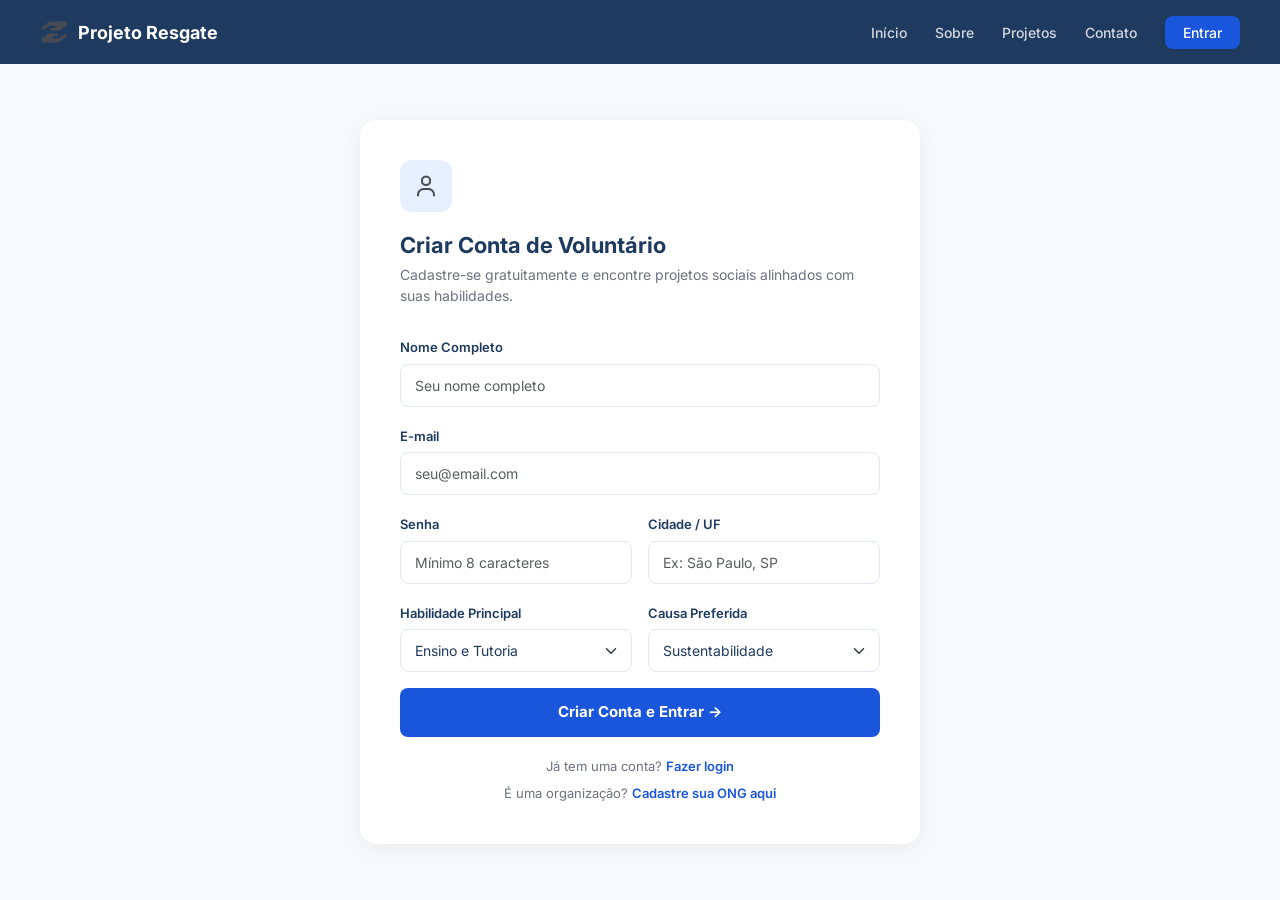
==== src/Pages/cadastro-voluntario.html @ 70ea24cd "Add files via upload" ====
<!DOCTYPE html>
<html lang="pt-BR">

<head>
    <meta charset="UTF-8">
    <meta name="viewport" content="width=device-width, initial-scale=1.0">
    <title>Cadastro de Voluntário - Projeto Resgate</title>
    <link href="https://cdn.jsdelivr.net/npm/bootstrap@5.3.3/dist/css/bootstrap.min.css" rel="stylesheet" integrity="sha384-QWTKZyjpPEjISv5WaRU9OFeRpok6YctnYmDr5pNlyT2bRjXh0JMhjY6hW+ALEwIH" crossorigin="anonymous">
    <link rel="preconnect" href="https://fonts.googleapis.com">
    <link href="https://fonts.googleapis.com/css2?family=Inter:wght@400;500;600;700&display=swap" rel="stylesheet">
    <style>
        *, *::before, *::after { margin: 0; padding: 0; box-sizing: border-box; }

        body {
            font-family: 'Inter', Arial, sans-serif;
            background-color: #F9FAFB;
            color: #1E3A5F;
            min-height: 100vh;
            display: flex;
            flex-direction: column;
        }

        /* ── Header de Navegação Público ── */
        .header-publico {
            background-color: #1E3A5F;
            padding: 0 40px;
            height: 64px;
            display: flex;
            align-items: center;
            justify-content: space-between;
            position: sticky;
            top: 0;
            z-index: 100;
        }

        .header-publico .logo-area {
            display: flex;
            align-items: center;
            gap: 10px;
            text-decoration: none;
        }

        .header-publico .logo-area img {
            width: 28px;
            height: 28px;
            object-fit: contain;
        }

        .header-publico .logo-area span {
            color: white;
            font-weight: 700;
            font-size: 18px;
        }

        .header-publico nav a {
            color: rgba(255, 255, 255, 0.8);
            text-decoration: none;
            font-size: 14px;
            font-weight: 500;
            margin-left: 24px;
            transition: color 0.2s;
        }

        .header-publico nav a:hover {
            color: white;
        }

        .header-publico nav a.btn-entrar {
            background-color: #1A56DB;
            color: white;
            padding: 8px 18px;
            border-radius: 8px;
            margin-left: 24px;
        }

        .header-publico nav a.btn-entrar:hover {
            background-color: #1245b5;
        }

        /* ── Conteúdo principal ── */
        .pagina-conteudo {
            flex: 1;
            display: flex;
            align-items: center;
            justify-content: center;
            padding: 48px 20px;
        }

        .card-formulario {
            background: white;
            border-radius: 16px;
            box-shadow: 0 4px 24px rgba(30, 58, 95, 0.08);
            width: 100%;
            max-width: 560px;
            padding: 40px;
        }

        .icone-topo {
            width: 52px;
            height: 52px;
            background-color: #e6f0ff;
            border-radius: 12px;
            display: flex;
            align-items: center;
            justify-content: center;
            margin-bottom: 20px;
        }

        .icone-topo img {
            width: 26px;
            height: 26px;
            object-fit: contain;
        }

        h1.titulo-form {
            font-size: 22px;
            font-weight: 700;
            color: #1E3A5F;
            margin-bottom: 6px;
        }

        .subtitulo-form {
            font-size: 14px;
            color: #6B7280;
            margin-bottom: 28px;
        }

        .form-label {
            font-size: 13px;
            font-weight: 600;
            color: #1E3A5F;
            margin-bottom: 6px;
        }

        .form-control, .form-select {
            border: 1px solid #e2e8f0;
            border-radius: 8px;
            padding: 10px 14px;
            font-size: 14px;
            color: #1E3A5F;
            transition: border-color 0.2s, box-shadow 0.2s;
        }

        .form-control:focus, .form-select:focus {
            border-color: #1A56DB;
            box-shadow: 0 0 0 3px rgba(26, 86, 219, 0.12);
            outline: none;
        }

        .btn-cadastrar {
            width: 100%;
            padding: 13px;
            background-color: #1A56DB;
            color: white;
            border: none;
            border-radius: 8px;
            font-weight: 700;
            font-size: 15px;
            cursor: pointer;
            transition: background-color 0.2s, transform 0.1s;
            margin-top: 8px;
        }

        .btn-cadastrar:hover {
            background-color: #1245b5;
            transform: translateY(-1px);
        }

        .rodape-form {
            text-align: center;
            margin-top: 20px;
            font-size: 13px;
            color: #6B7280;
        }

        .rodape-form a {
            color: #1A56DB;
            font-weight: 600;
            text-decoration: none;
        }

        .rodape-form a:hover { text-decoration: underline; }

        .badge-mock {
            display: inline-block;
            background-color: #fef3c7;
            color: #92400e;
            font-size: 11px;
            font-weight: 600;
            padding: 3px 10px;
            border-radius: 20px;
            border: 1px solid #fde68a;
            margin-bottom: 16px;
        }
    </style>
</head>

<body>

    <!-- Header de Navegação Público -->
    <header class="header-publico">
        <a href="landing_page.html" class="logo-area">
            <img src="/src/assets/hand-holding-hand-solid.png" alt="Logo">
            <span>Projeto Resgate</span>
        </a>
        <nav>
            <a href="landing_page.html">Início</a>
            <a href="sobre.html">Sobre</a>
            <a href="projetos.html">Projetos</a>
            <a href="contato.html">Contato</a>
            <a href="cadastro.html" class="btn-entrar">Entrar</a>
        </nav>
    </header>

    <!-- Formulário de Cadastro -->
    <div class="pagina-conteudo">
        <div class="card-formulario">
            <div class="icone-topo">
                <img src="/src/assets/user-regular.png" alt="Voluntário">
            </div>



            <h1 class="titulo-form">Criar Conta de Voluntário</h1>
            <p class="subtitulo-form">Cadastre-se gratuitamente e encontre projetos sociais alinhados com suas habilidades.</p>

            <form id="form-cadastro-voluntario">
                <div class="row g-3">
                    <div class="col-12">
                        <label for="nome" class="form-label">Nome Completo</label>
                        <input id="nome" name="nome" type="text" class="form-control" placeholder="Seu nome completo" required>
                    </div>

                    <div class="col-12">
                        <label for="email" class="form-label">E-mail</label>
                        <input id="email" name="email" type="email" class="form-control" placeholder="seu@email.com" required>
                    </div>

                    <div class="col-md-6">
                        <label for="senha" class="form-label">Senha</label>
                        <input id="senha" name="senha" type="password" class="form-control" placeholder="Mínimo 8 caracteres" required>
                    </div>

                    <div class="col-md-6">
                        <label for="cidade" class="form-label">Cidade / UF</label>
                        <input id="cidade" name="cidade" type="text" class="form-control" placeholder="Ex: São Paulo, SP" required>
                    </div>

                    <div class="col-md-6">
                        <label for="habilidade" class="form-label">Habilidade Principal</label>
                        <select id="habilidade" name="habilidade" class="form-select">
                            <option value="ensino">Ensino e Tutoria</option>
                            <option value="comunicacao">Comunicação / Apoio Social</option>
                            <option value="culinaria">Culinária / Cozinha</option>
                            <option value="tecnologia">Tecnologia / Design</option>
                            <option value="manual">Trabalho Manual</option>
                        </select>
                    </div>

                    <div class="col-md-6">
                        <label for="causa" class="form-label">Causa Preferida</label>
                        <select id="causa" name="causa" class="form-select">
                            <option value="sustentabilidade">Sustentabilidade</option>
                            <option value="alfabetizacao">Alfabetização</option>
                            <option value="inclusao">Inclusão Social</option>
                            <option value="fome">Combate à Fome</option>
                            <option value="educacao">Educação</option>
                        </select>
                    </div>

                    <div class="col-12 mt-2">
                        <button type="submit" class="btn-cadastrar">Criar Conta e Entrar →</button>
                    </div>
                </div>
            </form>

            <div class="rodape-form">
                Já tem uma conta? <a href="cadastro.html">Fazer login</a>
            </div>
            <div class="rodape-form mt-2">
                É uma organização? <a href="cadastro-ong.html">Cadastre sua ONG aqui</a>
            </div>
        </div>
    </div>

    <script src="https://cdn.jsdelivr.net/npm/bootstrap@5.3.3/dist/js/bootstrap.bundle.min.js" integrity="sha384-YvpcrYf0tY3lHB60NNkmXc5s9fDVZLESaAA55NDzOxhy9GkcIdslK1eN7N6jIeHz" crossorigin="anonymous"></script>
    <script src="../Js/database.js"></script>
    <script src="../Js/auth.js"></script>
    <script>
        document.getElementById('form-cadastro-voluntario').addEventListener('submit', function(e) {
            e.preventDefault();
            
            const nome = document.getElementById('nome').value.trim();
            const email = document.getElementById('email').value.trim();
            const senha = document.getElementById('senha').value.trim();
            const cidade = document.getElementById('cidade').value.trim();
            const habilidade = document.getElementById('habilidade').value.trim();
            const causa = document.getElementById('causa').value.trim();
            
            if (!nome || !email || !senha || !cidade) {
                alert('Por favor, preencha todos os campos obrigatórios.');
                return;
            }
            
            if (Database.obterVoluntarioPorEmail(email)) {
                alert('Este e-mail já está em uso por outro voluntário. Tente fazer login.');
                return;
            }
            
            const voluntario = {
                nome: nome,
                email: email,
                senha: senha,
                cidade: cidade,
                habilidade: habilidade,
                causa: causa
            };
            
            const salvo = Database.salvarVoluntario(voluntario);
            alert('Conta criada com sucesso!');
            Auth.iniciarSessao('voluntario', salvo);
            window.location.href = "painel-Voluntario.html";
        });
    </script>
</body>

</html>
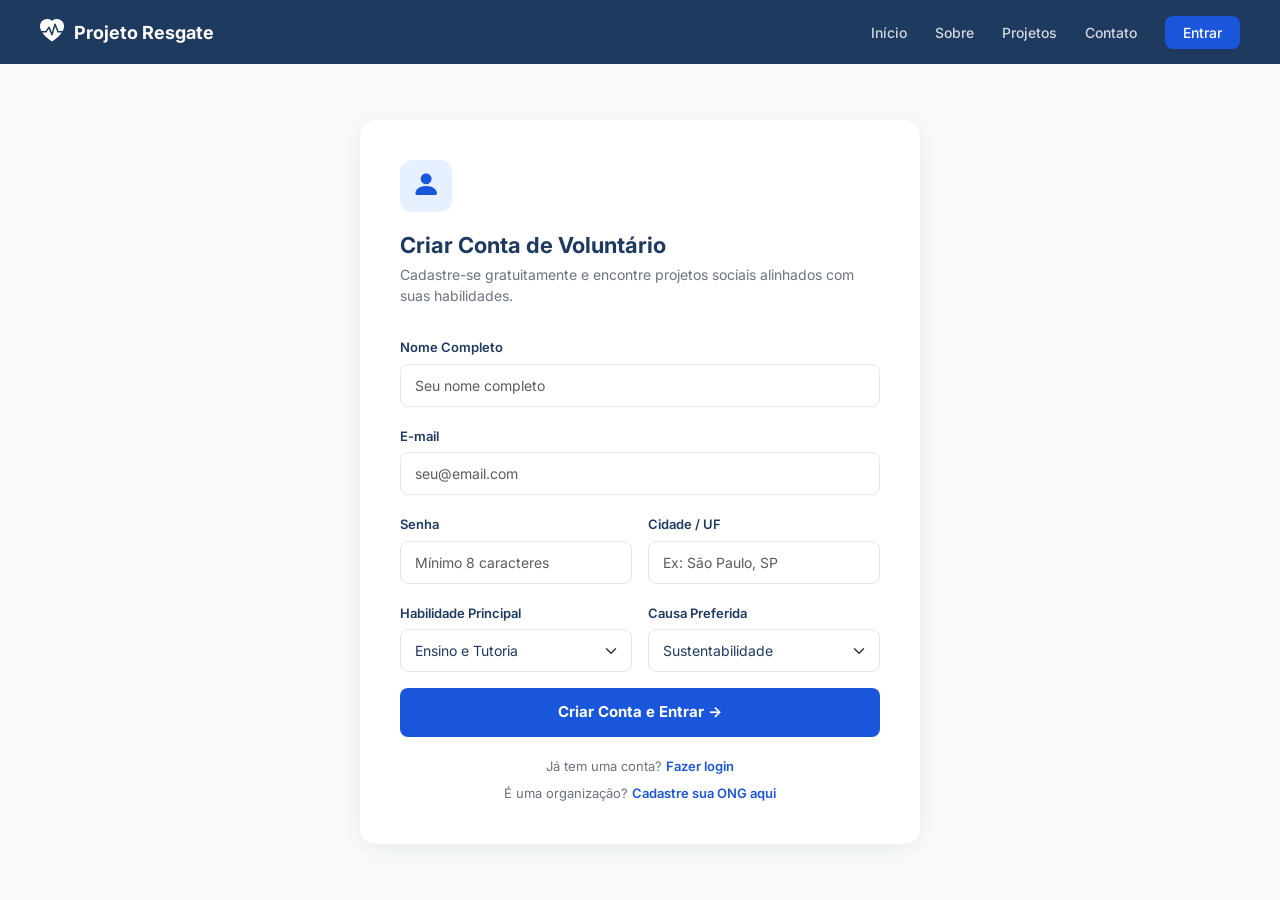
==== commit 8eb5791a: "asfasf" ====
--- a/src/Pages/cadastro-voluntario.html
+++ b/src/Pages/cadastro-voluntario.html
@@ -6,6 +6,7 @@
     <meta name="viewport" content="width=device-width, initial-scale=1.0">
     <title>Cadastro de Voluntário - Projeto Resgate</title>
     <link href="https://cdn.jsdelivr.net/npm/bootstrap@5.3.3/dist/css/bootstrap.min.css" rel="stylesheet" integrity="sha384-QWTKZyjpPEjISv5WaRU9OFeRpok6YctnYmDr5pNlyT2bRjXh0JMhjY6hW+ALEwIH" crossorigin="anonymous">
+    <link rel="stylesheet" href="https://cdn.jsdelivr.net/npm/bootstrap-icons@1.11.1/font/bootstrap-icons.css">
     <link rel="preconnect" href="https://fonts.googleapis.com">
     <link href="https://fonts.googleapis.com/css2?family=Inter:wght@400;500;600;700&display=swap" rel="stylesheet">
     <style>
@@ -200,7 +201,7 @@
     <!-- Header de Navegação Público -->
     <header class="header-publico">
         <a href="landing_page.html" class="logo-area">
-            <img src="/src/assets/hand-holding-hand-solid.png" alt="Logo">
+            <i class="bi bi-heart-pulse-fill" style="color: white; font-size: 1.5rem;"></i>
             <span>Projeto Resgate</span>
         </a>
         <nav>
@@ -216,7 +217,7 @@
     <div class="pagina-conteudo">
         <div class="card-formulario">
             <div class="icone-topo">
-                <img src="/src/assets/user-regular.png" alt="Voluntário">
+                <i class="bi bi-person-fill" style="color: #1A56DB; font-size: 1.8rem;"></i>
             </div>
 
 
